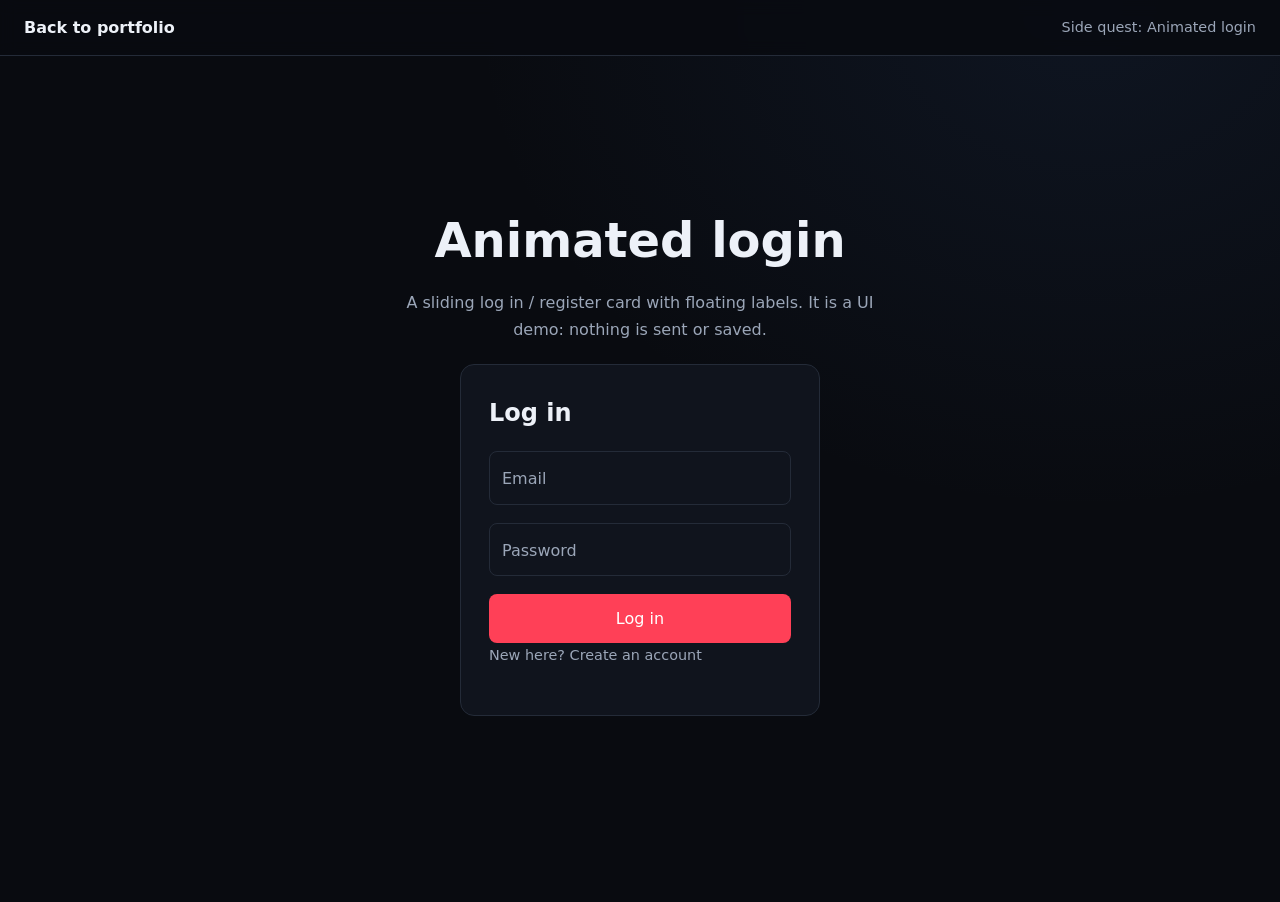
==== quests/animated-login.html @ 721d2351 "Add side quest pages, 3D ring, and motion toggle" ====
<!DOCTYPE html><html lang="en"><head><meta charset="UTF-8"><meta name="viewport" content="width=device-width, initial-scale=1.0"><link rel="stylesheet" href="../style.css"><link rel="stylesheet" href="quest.css"><title>Animated login | Side quest</title></head><body>
<header class="quest-bar"><a href="../index.html#quests">Back to portfolio</a><span>Side quest: Animated login</span></header>
<main class="stage"><h1>Animated login</h1>
<p>A sliding log in / register card with floating labels. It is a UI demo: nothing is sent or saved.</p>
<div class="auth" id="auth"><div class="track">
<form class="panel" id="p1"><h2>Log in</h2>
<div class="field"><input id="e1" type="email" placeholder=" " required><label for="e1">Email</label></div>
<div class="field"><input id="w1" type="password" placeholder=" " required><label for="w1">Password</label></div>
<button class="button primary">Log in</button><p class="switch">New here? <a href="#" data-go="reg">Create an account</a></p></form>
<form class="panel" id="p2" inert><h2>Register</h2>
<div class="field"><input id="n2" type="text" placeholder=" " required><label for="n2">Name</label></div>
<div class="field"><input id="e2" type="email" placeholder=" " required><label for="e2">Email</label></div>
<button class="button primary">Create account</button><p class="switch">Have an account? <a href="#" data-go="login">Log in</a></p></form>
</div></div><p class="msg" id="msg" role="status"></p></main>
<script>
const a=document.getElementById("auth"),p1=document.getElementById("p1"),p2=document.getElementById("p2"),m=document.getElementById("msg");
document.querySelectorAll("[data-go]").forEach(l=>l.onclick=e=>{e.preventDefault();const r=l.dataset.go==="reg";a.classList.toggle("reg",r);p1.inert=r;p2.inert=!r;m.textContent="";(r?p2:p1).querySelector("input").focus()});
[p1,p2].forEach(f=>f.onsubmit=e=>{e.preventDefault();m.textContent="Looks good. This is a demo, so nothing was sent.";f.reset()});
</script></body></html>
---- style.css ----
:root {
  color-scheme: dark;

  --bg: #090b10;
  --surface: #10141d;
  --surface-hover: #161c28;
  --border: #242b38;
  --text: #edf1f8;
  --muted: #9ba6b8;
  --red: #ff4057;
  --blue: #64b5ff;
  --green: #70e0ae;

  --radius: 14px;
  --content-width: 1080px;
}

* {
  box-sizing: border-box;
  margin: 0;
  padding: 0;
}

html {
  scroll-behavior: smooth;
  scroll-padding-top: 90px;
}

body {
  min-height: 100vh;
  background:
    radial-gradient(
      ellipse at 85% 0%,
      rgba(55, 95, 160, 0.12),
      transparent 40%
    ),
    var(--bg);
  color: var(--text);
  font-family:
    "Inter", "Segoe UI", system-ui, -apple-system, sans-serif;
  line-height: 1.7;
  -webkit-font-smoothing: antialiased;
}

a {
  color: inherit;
  text-decoration: none;
}

a:focus-visible {
  outline: 2px solid var(--blue);
  outline-offset: 5px;
}

::selection {
  background: var(--red);
  color: white;
}

/* NAVIGATION */

.navbar {
  position: sticky;
  top: 0;
  z-index: 100;
  display: flex;
  justify-content: space-between;
  align-items: center;
  gap: 24px;

  padding: 18px max(6%, calc((100% - var(--content-width)) / 2));

  background: rgba(9, 11, 16, 0.88);
  border-bottom: 1px solid rgba(255, 255, 255, 0.07);
  backdrop-filter: blur(16px);
}

.logo {
  font-size: 1.45rem;
  font-weight: 900;
  letter-spacing: -1px;
}

.logo span {
  color: var(--red);
}

.navbar nav {
  display: flex;
  align-items: center;
  gap: 25px;
}

.navbar nav a {
  color: var(--muted);
  font-size: 0.86rem;
  transition: color 180ms ease;
}

.navbar nav a:hover {
  color: var(--blue);
}

/* GENERAL LAYOUT */

main {
  width: min(100% - 48px, var(--content-width));
  margin-inline: auto;
}

section {
  scroll-margin-top: 95px;
}

.hero {
  min-height: 76vh;
  display: flex;
  flex-direction: column;
  justify-content: center;
  align-items: flex-start;

  padding-block: 100px 120px;
}

.eyebrow {
  color: var(--red);
  font-family: ui-monospace, "SFMono-Regular", Consolas, monospace;
  font-size: 0.78rem;
  font-weight: 700;
  letter-spacing: 2.5px;
  margin-bottom: 22px;
}

.hero h1 {
  font-size: clamp(3.5rem, 10vw, 7.4rem);
  font-weight: 850;
  line-height: 0.98;
  letter-spacing: -0.075em;
}

.hero h1 span {
  color: var(--red);
}

.hero h2 {
  margin-top: 30px;
  color: var(--muted);
  font-size: clamp(0.98rem, 2vw, 1.25rem);
  font-weight: 500;
}

.hero h2 span {
  color: var(--blue);
}

.intro {
  max-width: 610px;
  margin-top: 24px;
  color: var(--muted);
  font-size: 1.04rem;
}

.hero-actions {
  display: flex;
  flex-wrap: wrap;
  gap: 14px;
  margin-top: 32px;
}

.button {
  display: inline-flex;
  justify-content: center;
  align-items: center;
  min-height: 47px;
  padding: 11px 21px;

  border: 1px solid var(--border);
  border-radius: 8px;

  font-size: 0.92rem;
  font-weight: 700;

  transition:
    transform 180ms ease,
    background 180ms ease,
    border-color 180ms ease;
}

.button:hover {
  transform: translateY(-2px);
}

.button.primary {
  background: var(--red);
  border-color: var(--red);
  color: #fff;
}

.button.primary:hover {
  background: #e82e48;
  border-color: #e82e48;
}

.button.secondary {
  background: transparent;
  color: var(--text);
}

.button.secondary:hover {
  background: var(--surface-hover);
  border-color: var(--blue);
}

.location {
  margin-top: 40px;
  color: var(--muted);
  font-size: 0.82rem;
}

/* CONTENT SECTIONS */

.section {
  padding-block: 80px;
  border-top: 1px solid var(--border);
}

.section > h2 {
  margin-bottom: 25px;
  font-size: clamp(2rem, 5vw, 3.2rem);
  line-height: 1.15;
  letter-spacing: -0.045em;
}

.section > h2 span {
  color: var(--blue);
}

.section > p:not(.eyebrow) {
  max-width: 760px;
  margin-bottom: 18px;
  color: var(--muted);
}

/* CARDS */

.card-grid {
  display: grid;
  grid-template-columns: repeat(2, minmax(0, 1fr));
  gap: 18px;
  margin-top: 32px;
}

.card {
  min-width: 0;
  padding: 25px;
  margin-top: 16px;

  background: linear-gradient(
    145deg,
    rgba(18, 23, 33, 0.96),
    rgba(12, 15, 22, 0.96)
  );

  border: 1px solid var(--border);
  border-radius: var(--radius);

  transition:
    transform 200ms ease,
    border-color 200ms ease,
    background 200ms ease;
}

.card-grid .card {
  margin-top: 0;
}

.card:hover {
  transform: translateY(-4px);
  border-color: rgba(100, 181, 255, 0.45);
  background: var(--surface-hover);
}

.card h3 {
  margin-bottom: 10px;
  font-size: 1.12rem;
}

.card p {
  color: var(--muted);
  font-size: 0.94rem;
}

.project-type {
  margin-bottom: 12px;
  color: var(--blue) !important;
  font-family: ui-monospace, "SFMono-Regular", Consolas, monospace;
  font-size: 0.72rem !important;
  font-weight: 700;
  letter-spacing: 1.3px;
}

.status {
  display: inline-block;
  margin-top: 18px;
  padding: 5px 10px;

  background: rgba(112, 224, 174, 0.08);
  border: 1px solid rgba(112, 224, 174, 0.2);
  border-radius: 5px;

  color: var(--green);
  font-size: 0.76rem;
}

.note {
  margin-top: 18px;
  color: var(--muted);
  font-size: 0.82rem;
}

/* CONTACT */

.contact {
  padding-bottom: 100px;
}

.contact .button {
  margin-block: 12px 22px;
}

.contact a:not(.button) {
  color: var(--blue);
  overflow-wrap: anywhere;
}

.contact a:not(.button):hover {
  text-decoration: underline;
}

/* FOOTER */

footer {
  display: flex;
  justify-content: space-between;
  gap: 16px;
  flex-wrap: wrap;

  padding: 25px max(6%, calc((100% - var(--content-width)) / 2));

  border-top: 1px solid var(--border);
  color: var(--muted);
  font-size: 0.8rem;
}

/* RESPONSIVE DESIGN */

@media (max-width: 700px) {
  .navbar {
    align-items: flex-start;
    flex-direction: column;
    gap: 12px;
    padding-block: 14px;
  }

  .navbar nav {
    width: 100%;
    gap: 18px;
    overflow-x: auto;
    padding-bottom: 4px;
  }

  .navbar nav a {
    flex-shrink: 0;
    font-size: 0.82rem;
  }

  main {
    width: min(100% - 36px, var(--content-width));
  }

  .hero {
    min-height: auto;
    padding-block: 105px 100px;
  }

  .hero h1 {
    font-size: clamp(3.4rem, 14vw, 5.5rem);
  }

  .hero h2 {
    line-height: 1.8;
  }

  .section {
    padding-block: 65px;
  }

  .card-grid {
    grid-template-columns: 1fr;
  }

  .card {
    padding: 21px;
  }

  footer {
    flex-direction: column;
    padding-inline: 18px;
  }
}

/* RESPECT ACCESSIBILITY SETTINGS */

@media (prefers-reduced-motion: reduce) {
  *,
  *::before,
  *::after {
    scroll-behavior: auto !important;
    animation-duration: 0.01ms !important;
    transition-duration: 0.01ms !important;
  }
}

/* 3D ring: everything scales from --w so it fits any screen */
.hero{overflow-x:clip}
.ring-scene{--w:clamp(100px,26vw,210px);--r:calc(var(--w)*1.35);width:var(--w);height:calc(var(--w)*1.3);margin:calc(var(--w)*.5) auto 0;perspective:calc(var(--w)*5.5);pointer-events:none}
.ring{position:relative;width:100%;height:100%;transform-style:preserve-3d;animation:spin 26s linear infinite}
.ring span{position:absolute;inset:0;display:grid;place-items:center;padding:6px;text-align:center;font-weight:600;font-size:clamp(.72rem,2.6vw,1rem);border:1px solid var(--blue);border-radius:var(--radius);background:linear-gradient(160deg,var(--surface),#0d1220);transform:rotateY(calc(var(--i)*45deg)) translateZ(var(--r))}
.ring span:nth-child(3n+2){border-color:var(--red)}
.ring span:nth-child(3n){border-color:var(--green)}
@keyframes spin{from{transform:rotateX(-12deg) rotateY(0)}to{transform:rotateX(-12deg) rotateY(360deg)}}
@media(prefers-reduced-motion:reduce){.ring{animation-play-state:paused}}
.ring-toggle{display:block;margin:36px auto 0;font:inherit;cursor:pointer}
.quest-link{display:block;text-decoration:none;color:inherit}
---- quests/quest.css ----
.quest-bar{position:sticky;top:0;z-index:5;display:flex;justify-content:space-between;gap:12px;align-items:center;padding:14px 24px;background:rgba(9,11,16,.88);backdrop-filter:blur(8px);border-bottom:1px solid var(--border)}
.quest-bar a{color:var(--text);text-decoration:none;font-weight:600}
.quest-bar span{color:var(--muted);font-size:.9rem}
.stage{overflow-x:clip;min-height:calc(100vh - 54px);display:grid;place-content:center;justify-items:center;padding:32px 20px;text-align:center}
.stage h1{font-size:clamp(2rem,5vw,3rem);margin-bottom:8px}
.stage p{color:var(--muted);max-width:46ch;margin:0 auto 20px}
.stage .ring-scene{margin:calc(var(--w)*.6) auto calc(var(--w)*.4);pointer-events:auto}
.controls{display:flex;gap:14px;align-items:center;justify-content:center;flex-wrap:wrap;color:var(--muted)}
.controls button{cursor:pointer;font:inherit}
.auth{width:min(360px,92vw);overflow:hidden;border:1px solid var(--border);border-radius:var(--radius);background:var(--surface);text-align:left}
.track{display:flex;width:200%;transition:transform .5s cubic-bezier(.7,0,.2,1)}
.auth.reg .track{transform:translateX(-50%)}
.panel{width:50%;padding:28px}
.panel h2{margin-bottom:6px}
.field{position:relative;margin:18px 0}
.field input{width:100%;padding:18px 12px 6px;background:transparent;border:1px solid var(--border);border-radius:8px;color:var(--text);font:inherit}
.field label{position:absolute;left:13px;top:14px;color:var(--muted);transition:.2s;pointer-events:none}
.field input:focus+label,.field input:not(:placeholder-shown)+label{top:4px;font-size:.7rem;color:var(--blue)}
.panel .button{width:100%;border:0;cursor:pointer;font:inherit}
.switch{margin-top:14px;font-size:.9rem;color:var(--muted)}
.msg{min-height:1.4em;margin-top:14px;color:var(--green)}
.rings-wrap{perspective:900px;margin:30px 0}
.rings{position:relative;width:min(340px,80vw);aspect-ratio:1;transform-style:preserve-3d;transform:rotateX(66deg)}
.rings i{position:absolute;inset:calc(var(--i)*7%);border:3px solid hsl(calc(var(--i)*34) 80% 62%);border-radius:50%;animation:bob 3s ease-in-out calc(var(--i)*.15s) infinite alternate}
@keyframes bob{from{transform:translateZ(0)}to{transform:translateZ(70px)}}
.tilt{width:min(320px,88vw);padding:40px 26px;border:1px solid var(--border);border-radius:22px;background:linear-gradient(135deg,#142033,#1b1230);transform:perspective(700px) rotateX(var(--rx,0deg)) rotateY(var(--ry,0deg));transition:transform .15s}
.tilt h2{margin-bottom:8px}
.tilt p{margin:0}
.hello{width:min(360px,90vw);padding:12px;background:var(--surface);border:1px solid var(--border);border-radius:8px;color:var(--text);font:inherit;text-align:center}
.big-out{font-size:clamp(1.6rem,6vw,2.6rem);margin-top:24px;min-height:1.3em}
@media(prefers-reduced-motion:reduce){.rings i,.track{animation:none;transition:none}}
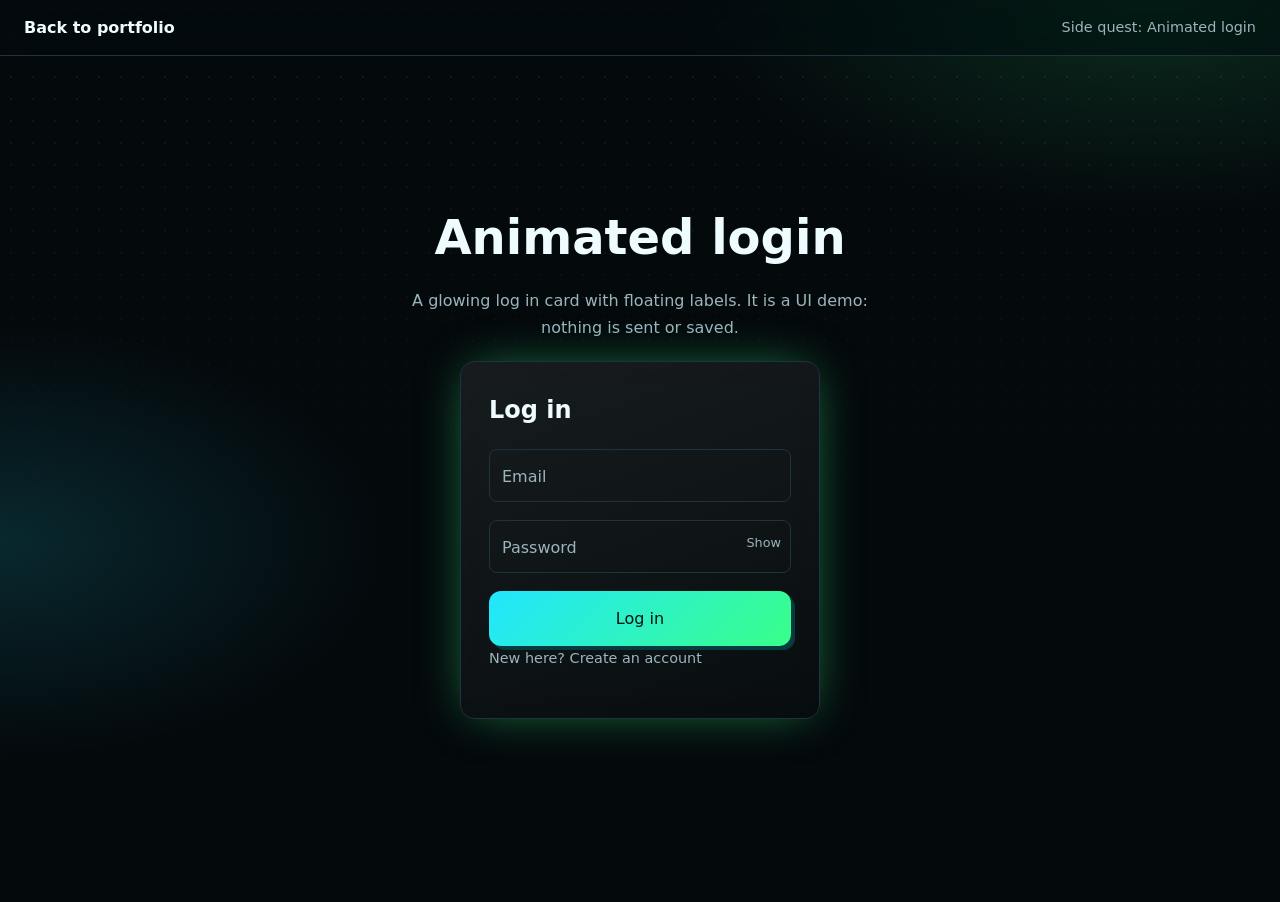
==== commit 30760685: "change in ui colour ,there was change in login quest addition of a create account page" ====
--- a/quests/animated-login.html
+++ b/quests/animated-login.html
@@ -1,19 +1,16 @@
 <!DOCTYPE html><html lang="en"><head><meta charset="UTF-8"><meta name="viewport" content="width=device-width, initial-scale=1.0"><link rel="stylesheet" href="../style.css"><link rel="stylesheet" href="quest.css"><title>Animated login | Side quest</title></head><body>
 <header class="quest-bar"><a href="../index.html#quests">Back to portfolio</a><span>Side quest: Animated login</span></header>
 <main class="stage"><h1>Animated login</h1>
-<p>A sliding log in / register card with floating labels. It is a UI demo: nothing is sent or saved.</p>
-<div class="auth" id="auth"><div class="track">
-<form class="panel" id="p1"><h2>Log in</h2>
-<div class="field"><input id="e1" type="email" placeholder=" " required><label for="e1">Email</label></div>
-<div class="field"><input id="w1" type="password" placeholder=" " required><label for="w1">Password</label></div>
-<button class="button primary">Log in</button><p class="switch">New here? <a href="#" data-go="reg">Create an account</a></p></form>
-<form class="panel" id="p2" inert><h2>Register</h2>
-<div class="field"><input id="n2" type="text" placeholder=" " required><label for="n2">Name</label></div>
-<div class="field"><input id="e2" type="email" placeholder=" " required><label for="e2">Email</label></div>
-<button class="button primary">Create account</button><p class="switch">Have an account? <a href="#" data-go="login">Log in</a></p></form>
-</div></div><p class="msg" id="msg" role="status"></p></main>
+<p>A glowing log in card with floating labels. It is a UI demo: nothing is sent or saved.</p>
+<div class="auth one"><form class="panel" id="f"><h2>Log in</h2>
+<div class="field"><input id="e" type="email" placeholder=" " autocomplete="email" required><label for="e">Email</label></div>
+<div class="field"><input id="w" type="password" placeholder=" " autocomplete="current-password" required><label for="w">Password</label><button class="peek" type="button" aria-label="Show password">Show</button></div>
+<button class="button primary">Log in</button>
+<p class="switch">New here? <a href="create-account.html">Create an account</a></p></form></div>
+<p class="msg" id="msg" role="status"></p></main>
 <script>
-const a=document.getElementById("auth"),p1=document.getElementById("p1"),p2=document.getElementById("p2"),m=document.getElementById("msg");
-document.querySelectorAll("[data-go]").forEach(l=>l.onclick=e=>{e.preventDefault();const r=l.dataset.go==="reg";a.classList.toggle("reg",r);p1.inert=r;p2.inert=!r;m.textContent="";(r?p2:p1).querySelector("input").focus()});
-[p1,p2].forEach(f=>f.onsubmit=e=>{e.preventDefault();m.textContent="Looks good. This is a demo, so nothing was sent.";f.reset()});
-</script></body></html>
+const f=document.getElementById("f"),w=document.getElementById("w"),pk=f.querySelector(".peek"),m=document.getElementById("msg");
+pk.onclick=()=>{const s=w.type==="password";w.type=s?"text":"password";pk.textContent=s?"Hide":"Show"};
+f.onsubmit=e=>{e.preventDefault();m.textContent="Looks good. This is a demo, so nothing was sent.";f.reset()};
+</script>
+</body></html>
--- a/style.css
+++ b/style.css
@@ -1,15 +1,17 @@
 :root {
   color-scheme: dark;
 
-  --bg: #090b10;
-  --surface: #10141d;
-  --surface-hover: #161c28;
-  --border: #242b38;
-  --text: #edf1f8;
-  --muted: #9ba6b8;
-  --red: #ff4057;
-  --blue: #64b5ff;
-  --green: #70e0ae;
+  --bg: #04090c;
+  --surface: #0a1418;
+  --surface-hover: #10202a;
+  --border: #1d3340;
+  --text: #eefcff;
+  --muted: #9bb5bd;
+  --cyan: #22e6ff;
+  --neon: #39ff88;
+  --aqua: #7dfcd8;
+  --ink: #06130f;
+  --shadow-teal: #063b3f;
 
   --radius: 14px;
   --content-width: 1080px;
@@ -48,14 +50,11 @@
 }
 
 a:focus-visible {
-  outline: 2px solid var(--blue);
+  outline: 2px solid var(--neon);
   outline-offset: 5px;
 }
 
-::selection {
-  background: var(--red);
-  color: white;
-}
+::selection{background:var(--cyan);color:var(--ink)}
 
 /* NAVIGATION */
 
@@ -70,7 +69,7 @@
 
   padding: 18px max(6%, calc((100% - var(--content-width)) / 2));
 
-  background: rgba(9, 11, 16, 0.88);
+  background: rgba(4,12,15, 0.88);
   border-bottom: 1px solid rgba(255, 255, 255, 0.07);
   backdrop-filter: blur(16px);
 }
@@ -82,7 +81,7 @@
 }
 
 .logo span {
-  color: var(--red);
+  color: var(--cyan);
 }
 
 .navbar nav {
@@ -98,7 +97,7 @@
 }
 
 .navbar nav a:hover {
-  color: var(--blue);
+  color: var(--neon);
 }
 
 /* GENERAL LAYOUT */
@@ -123,7 +122,7 @@
 }
 
 .eyebrow {
-  color: var(--red);
+  color: var(--cyan);
   font-family: ui-monospace, "SFMono-Regular", Consolas, monospace;
   font-size: 0.78rem;
   font-weight: 700;
@@ -139,7 +138,7 @@
 }
 
 .hero h1 span {
-  color: var(--red);
+  color: var(--cyan);
 }
 
 .hero h2 {
@@ -150,7 +149,7 @@
 }
 
 .hero h2 span {
-  color: var(--blue);
+  color: var(--neon);
 }
 
 .intro {
@@ -191,8 +190,8 @@
 }
 
 .button.primary {
-  background: var(--red);
-  border-color: var(--red);
+  background: var(--cyan);
+  border-color: var(--cyan);
   color: #fff;
 }
 
@@ -208,7 +207,7 @@
 
 .button.secondary:hover {
   background: var(--surface-hover);
-  border-color: var(--blue);
+  border-color: var(--neon);
 }
 
 .location {
@@ -232,7 +231,7 @@
 }
 
 .section > h2 span {
-  color: var(--blue);
+  color: var(--neon);
 }
 
 .section > p:not(.eyebrow) {
@@ -276,7 +275,7 @@
 
 .card:hover {
   transform: translateY(-4px);
-  border-color: rgba(100, 181, 255, 0.45);
+  border-color: rgba(57,255,136, 0.45);
   background: var(--surface-hover);
 }
 
@@ -292,7 +291,7 @@
 
 .project-type {
   margin-bottom: 12px;
-  color: var(--blue) !important;
+  color: var(--neon) !important;
   font-family: ui-monospace, "SFMono-Regular", Consolas, monospace;
   font-size: 0.72rem !important;
   font-weight: 700;
@@ -304,11 +303,11 @@
   margin-top: 18px;
   padding: 5px 10px;
 
-  background: rgba(112, 224, 174, 0.08);
-  border: 1px solid rgba(112, 224, 174, 0.2);
+  background: rgba(125,252,216, 0.08);
+  border: 1px solid rgba(125,252,216, 0.2);
   border-radius: 5px;
 
-  color: var(--green);
+  color: var(--aqua);
   font-size: 0.76rem;
 }
 
@@ -329,7 +328,7 @@
 }
 
 .contact a:not(.button) {
-  color: var(--blue);
+  color: var(--neon);
   overflow-wrap: anywhere;
 }
 
@@ -425,10 +424,49 @@
 .hero{overflow-x:clip}
 .ring-scene{--w:clamp(100px,26vw,210px);--r:calc(var(--w)*1.35);width:var(--w);height:calc(var(--w)*1.3);margin:calc(var(--w)*.5) auto 0;perspective:calc(var(--w)*5.5);pointer-events:none}
 .ring{position:relative;width:100%;height:100%;transform-style:preserve-3d;animation:spin 26s linear infinite}
-.ring span{position:absolute;inset:0;display:grid;place-items:center;padding:6px;text-align:center;font-weight:600;font-size:clamp(.72rem,2.6vw,1rem);border:1px solid var(--blue);border-radius:var(--radius);background:linear-gradient(160deg,var(--surface),#0d1220);transform:rotateY(calc(var(--i)*45deg)) translateZ(var(--r))}
-.ring span:nth-child(3n+2){border-color:var(--red)}
-.ring span:nth-child(3n){border-color:var(--green)}
+.ring span{--c:var(--cyan);position:absolute;inset:0;display:grid;place-items:center;padding:6px;text-align:center;font-weight:700;font-size:clamp(.72rem,2.6vw,1rem);border:1px solid var(--c);border-radius:var(--radius);background:linear-gradient(160deg,rgba(255,255,255,.12),rgba(255,255,255,.02));box-shadow:0 0 22px -6px var(--c),inset 0 0 18px -10px var(--c);transform:rotateY(calc(var(--i)*45deg)) translateZ(var(--r))}
+.ring span:nth-child(3n+2){--c:var(--neon)}
+.ring span:nth-child(3n){--c:var(--aqua)}
 @keyframes spin{from{transform:rotateX(-12deg) rotateY(0)}to{transform:rotateX(-12deg) rotateY(360deg)}}
 @media(prefers-reduced-motion:reduce){.ring{animation-play-state:paused}}
 .ring-toggle{display:block;margin:36px auto 0;font:inherit;cursor:pointer}
 .quest-link{display:block;text-decoration:none;color:inherit}
+
+/* THEME: dark glass, glow, charm + comic touches */
+body{background:radial-gradient(ellipse 60% 40% at 90% 0%,rgba(57,255,136,.14),transparent 60%),radial-gradient(ellipse 50% 40% at 0% 60%,rgba(34,230,255,.14),transparent 60%),var(--bg)}
+body::before{content:"";position:fixed;inset:0;z-index:-1;pointer-events:none;background:radial-gradient(rgba(255,255,255,.07) 1px,transparent 1.6px) 0 0/22px 22px;-webkit-mask-image:linear-gradient(#000,transparent 60%);mask-image:linear-gradient(#000,transparent 60%)}
+.navbar{background:rgba(4,12,15,.55);backdrop-filter:blur(18px) saturate(1.5);-webkit-backdrop-filter:blur(18px) saturate(1.5)}
+.logo span{text-shadow:0 0 14px var(--cyan)}
+.hero{position:relative}
+.hero::before{content:"";position:absolute;left:-140px;top:6%;width:520px;height:520px;z-index:-1;pointer-events:none;background:radial-gradient(circle,rgba(34,230,255,.2),transparent 65%)}
+.eyebrow{display:inline-block;padding:3px 10px;background:var(--cyan);color:var(--ink);border-radius:6px;letter-spacing:1.5px;box-shadow:0 0 18px -2px rgba(34,230,255,.7)}
+.hero h1 span{color:var(--cyan);text-shadow:4px 4px 0 var(--shadow-teal),0 0 34px rgba(34,230,255,.55)}
+.hero h2 span{color:var(--cyan)}
+.section>h2 span{background:linear-gradient(90deg,var(--cyan),var(--neon));-webkit-background-clip:text;background-clip:text;color:transparent}
+.bubble{position:relative;display:inline-block;margin-top:28px;padding:10px 16px;max-width:30ch;background:var(--neon);color:var(--ink);font-weight:800;line-height:1.35;border:3px solid var(--ink);border-radius:16px;box-shadow:4px 4px 0 var(--shadow-teal);transform:rotate(-1.5deg);transition:transform .2s}
+.bubble::before{content:"";position:absolute;top:-10px;left:26px;width:16px;height:16px;background:var(--neon);border-left:3px solid var(--ink);border-top:3px solid var(--ink);transform:rotate(45deg)}
+.bubble:hover{transform:rotate(0) translateY(-2px)}
+.location::before{content:"\276F ";color:var(--cyan)}
+.location::after{content:"";display:inline-block;width:.55em;height:1em;margin-left:6px;vertical-align:-2px;background:var(--cyan);animation:blink 1.1s steps(1) infinite}
+@keyframes blink{50%{opacity:0}}
+
+/* buttons: dark glass, sheen sweep and glow on hover */
+.button{position:relative;isolation:isolate;overflow:hidden;display:inline-flex;align-items:center;justify-content:center;gap:8px;padding:.85rem 1.5rem;border-radius:12px;border:1px solid rgba(255,255,255,.16);background:rgba(255,255,255,.04);color:var(--text);font-weight:700;transition:transform .2s,box-shadow .25s,background .25s,border-color .25s}
+.button::before{content:"";position:absolute;inset:0;z-index:-1;background:linear-gradient(115deg,transparent 30%,rgba(255,255,255,.38) 50%,transparent 70%);transform:translateX(-120%);transition:transform .6s ease}
+.button:hover::before{transform:translateX(120%)}
+.button:hover{transform:translateY(-2px);background:linear-gradient(160deg,rgba(255,255,255,.22),rgba(255,255,255,.06));border-color:rgba(255,255,255,.5);-webkit-backdrop-filter:blur(12px) saturate(1.8);backdrop-filter:blur(12px) saturate(1.8);box-shadow:inset 0 1px 0 rgba(255,255,255,.55),inset 0 -10px 18px rgba(255,255,255,.05),0 0 26px rgba(57,255,136,.55),0 10px 30px -10px rgba(0,0,0,.7)}
+.button.primary{background:linear-gradient(135deg,var(--cyan),#39ff88);border:2px solid var(--ink);color:var(--ink);box-shadow:4px 4px 0 var(--shadow-teal)}
+.button.primary:hover{color:var(--text);background:linear-gradient(160deg,rgba(34,230,255,.55),rgba(57,255,136,.4));border-color:rgba(255,255,255,.5);transform:translate(-2px,-2px);box-shadow:inset 0 1px 0 rgba(255,255,255,.55),0 0 30px rgba(34,230,255,.6),6px 6px 0 var(--shadow-teal)}
+.button:active{transform:translateY(1px)}
+.button.primary:active{transform:translate(3px,3px);box-shadow:1px 1px 0 var(--shadow-teal)}
+
+/* cards: glass with glow; side quests as comic panels */
+.card{background:linear-gradient(160deg,rgba(255,255,255,.07),rgba(255,255,255,.02));border:1px solid rgba(255,255,255,.1);-webkit-backdrop-filter:blur(12px);backdrop-filter:blur(12px)}
+.card:hover{border-color:rgba(34,230,255,.55);box-shadow:0 0 0 1px rgba(34,230,255,.25),0 14px 40px -12px rgba(34,230,255,.5)}
+.status{background:var(--neon);color:var(--ink);font-weight:800;text-transform:uppercase;letter-spacing:.5px;border:2px solid var(--ink);border-radius:6px;transform:skew(-4deg)}
+.quest-link{position:relative;overflow:hidden;border:2px solid var(--text);border-radius:var(--radius);box-shadow:6px 6px 0 var(--shadow-teal);transform:rotate(var(--rot,0deg));transition:transform .2s,box-shadow .2s,border-color .2s}
+.quest-link:nth-child(odd){--rot:-.6deg}
+.quest-link:nth-child(even){--rot:.5deg}
+.quest-link::after{content:"";position:absolute;top:0;right:0;width:110px;height:110px;pointer-events:none;background:radial-gradient(var(--cyan) 1.6px,transparent 2px) 0 0/10px 10px;-webkit-mask-image:linear-gradient(225deg,#000,transparent 65%);mask-image:linear-gradient(225deg,#000,transparent 65%);opacity:.55}
+.quest-link:hover{transform:translate(-3px,-3px) rotate(0deg);border-color:var(--cyan);box-shadow:9px 9px 0 var(--shadow-teal),0 0 34px -6px rgba(34,230,255,.6)}
+@media(prefers-reduced-motion:reduce){.button::before,.bubble,.quest-link{transition:none}.location::after{animation:none}}
--- a/quests/quest.css
+++ b/quests/quest.css
@@ -1,4 +1,4 @@
-.quest-bar{position:sticky;top:0;z-index:5;display:flex;justify-content:space-between;gap:12px;align-items:center;padding:14px 24px;background:rgba(9,11,16,.88);backdrop-filter:blur(8px);border-bottom:1px solid var(--border)}
+.quest-bar{position:sticky;top:0;z-index:5;display:flex;justify-content:space-between;gap:12px;align-items:center;padding:14px 24px;background:rgba(4,12,15,.55);backdrop-filter:blur(18px) saturate(1.5);border-bottom:1px solid var(--border)}
 .quest-bar a{color:var(--text);text-decoration:none;font-weight:600}
 .quest-bar span{color:var(--muted);font-size:.9rem}
 .stage{overflow-x:clip;min-height:calc(100vh - 54px);display:grid;place-content:center;justify-items:center;padding:32px 20px;text-align:center}
@@ -7,25 +7,33 @@
 .stage .ring-scene{margin:calc(var(--w)*.6) auto calc(var(--w)*.4);pointer-events:auto}
 .controls{display:flex;gap:14px;align-items:center;justify-content:center;flex-wrap:wrap;color:var(--muted)}
 .controls button{cursor:pointer;font:inherit}
-.auth{width:min(360px,92vw);overflow:hidden;border:1px solid var(--border);border-radius:var(--radius);background:var(--surface);text-align:left}
-.track{display:flex;width:200%;transition:transform .5s cubic-bezier(.7,0,.2,1)}
-.auth.reg .track{transform:translateX(-50%)}
-.panel{width:50%;padding:28px}
+.auth{width:min(360px,92vw);overflow:hidden;border:1px solid var(--border);border-radius:var(--radius);background:linear-gradient(160deg,rgba(255,255,255,.08),rgba(255,255,255,.02));box-shadow:0 0 50px -12px rgba(57,255,136,.55);backdrop-filter:blur(14px);text-align:left}
+.panel{width:100%;padding:28px}
 .panel h2{margin-bottom:6px}
 .field{position:relative;margin:18px 0}
 .field input{width:100%;padding:18px 12px 6px;background:transparent;border:1px solid var(--border);border-radius:8px;color:var(--text);font:inherit}
 .field label{position:absolute;left:13px;top:14px;color:var(--muted);transition:.2s;pointer-events:none}
-.field input:focus+label,.field input:not(:placeholder-shown)+label{top:4px;font-size:.7rem;color:var(--blue)}
+.field input:focus+label,.field input:not(:placeholder-shown)+label{top:4px;font-size:.7rem;color:var(--neon)}
 .panel .button{width:100%;border:0;cursor:pointer;font:inherit}
 .switch{margin-top:14px;font-size:.9rem;color:var(--muted)}
-.msg{min-height:1.4em;margin-top:14px;color:var(--green)}
+.msg{min-height:1.4em;margin-top:14px;color:var(--aqua)}
 .rings-wrap{perspective:900px;margin:30px 0}
 .rings{position:relative;width:min(340px,80vw);aspect-ratio:1;transform-style:preserve-3d;transform:rotateX(66deg)}
-.rings i{position:absolute;inset:calc(var(--i)*7%);border:3px solid hsl(calc(var(--i)*34) 80% 62%);border-radius:50%;animation:bob 3s ease-in-out calc(var(--i)*.15s) infinite alternate}
+.rings i{position:absolute;inset:calc(var(--i)*7%);border:3px solid hsl(calc(185 - var(--i)*7) 90% 58%);border-radius:50%;animation:bob 3s ease-in-out calc(var(--i)*.15s) infinite alternate}
 @keyframes bob{from{transform:translateZ(0)}to{transform:translateZ(70px)}}
-.tilt{width:min(320px,88vw);padding:40px 26px;border:1px solid var(--border);border-radius:22px;background:linear-gradient(135deg,#142033,#1b1230);transform:perspective(700px) rotateX(var(--rx,0deg)) rotateY(var(--ry,0deg));transition:transform .15s}
+.tilt{width:min(320px,88vw);padding:40px 26px;border:1px solid var(--border);border-radius:22px;background:linear-gradient(135deg,rgba(34,230,255,.2),rgba(57,255,136,.2));box-shadow:0 0 44px -8px rgba(34,230,255,.5);backdrop-filter:blur(14px);transform:perspective(700px) rotateX(var(--rx,0deg)) rotateY(var(--ry,0deg));transition:transform .15s}
 .tilt h2{margin-bottom:8px}
 .tilt p{margin:0}
 .hello{width:min(360px,90vw);padding:12px;background:var(--surface);border:1px solid var(--border);border-radius:8px;color:var(--text);font:inherit;text-align:center}
 .big-out{font-size:clamp(1.6rem,6vw,2.6rem);margin-top:24px;min-height:1.3em}
-@media(prefers-reduced-motion:reduce){.rings i,.track{animation:none;transition:none}}
+@media(prefers-reduced-motion:reduce){.rings i,.auth{animation:none}}
+.auth{animation:rise .6s cubic-bezier(.2,.8,.2,1)}
+@keyframes rise{from{opacity:0;transform:translateY(24px) scale(.97)}}
+.field input{padding-right:60px}
+.peek{position:absolute;right:10px;top:12px;background:none;border:0;color:var(--muted);cursor:pointer;font:inherit;font-size:.8rem}
+.peek:hover{color:var(--cyan)}
+.check{display:flex;gap:10px;align-items:flex-start;margin:16px 0;font-size:.85rem;color:var(--muted)}
+.check input{margin-top:4px;accent-color:var(--neon)}
+.meter{height:6px;margin-top:-6px;border-radius:99px;background:rgba(255,255,255,.1);overflow:hidden}
+.meter i{display:block;height:100%;width:var(--p,0%);background:var(--c,var(--cyan));box-shadow:0 0 12px var(--c,var(--cyan));transition:width .3s,background .3s}
+.hint{min-height:1.3em;margin:6px 0 0;font-size:.8rem;color:var(--muted)}
